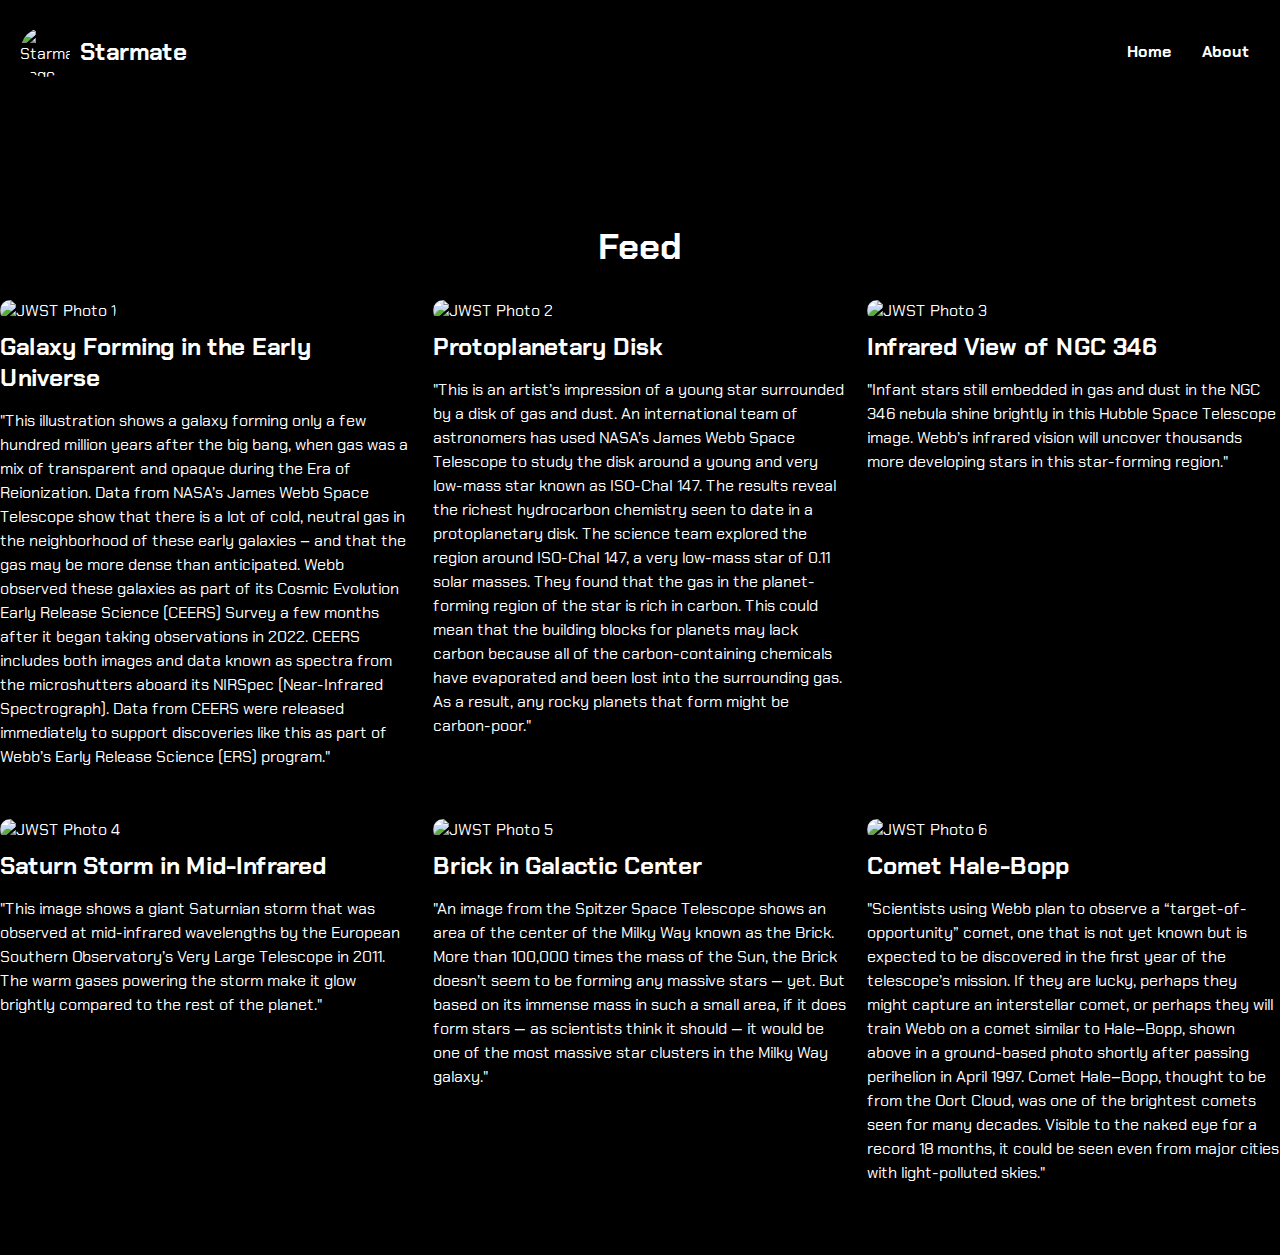
==== feed.html @ 088ce397 "for nasa images" ====
<!DOCTYPE html>
<html lang="en">

<head>
  <title>STARMATE - Feed</title>
  <link rel="icon" href="images/stars.jpg" type="image/png">

  <link rel="preconnect" href="https://fonts.googleapis.com">
  <link rel="preconnect" href="https://fonts.gstatic.com" crossorigin>
  <link
    href="https://fonts.googleapis.com/css2?family=Chakra+Petch:ital,wght@0,300;0,400;0,500;0,600;0,700&display=swap"
    rel="stylesheet">

  <style>
    body {
      margin: 0;
      font-family: 'Chakra Petch', sans-serif;
      background-color: #000;
      color: #fff;
      overflow-x: hidden;
    }

    header {
      background: rgba(0, 0, 0, 0);
      padding: 20px;
      position: free;
      width: 100%;
      z-index: 1000;
    }

    nav {
      display: flex;
      justify-content: flex-start;
      align-items: center;
    }

    .logo-container {
      display: flex;
      align-items: center;
      margin-right: 900px;
    }

    .logo-container img {
      width: 50px;
      height: 50px;
      border-radius: 50%;
      object-fit: cover;
    }

    nav h1 {
      font-size: 24px;
      margin-left: 10px;
    }

    nav ul {
      list-style: none;
      display: flex;
      gap: 30px;
      margin: 0;
    }

    nav a {
      color: #fff;
      text-decoration: none;
      font-weight: bold;
    }

    .container {
      text-align: center;
      margin-top: 120px;
    }

    .feed-title {
      font-size: 36px;
      margin-bottom: 30px;
    }

    .photo-grid {
      display: grid;
      grid-template-columns: repeat(3, 1fr);
      grid-gap: 20px;
      margin-bottom: 40px;
    }

    .photo-grid img {
      width: 100%;
      height: 200px;
      object-fit: cover;
      border-radius: 10px;
    }

    .photo-item {
      text-align: left;
    }

    .photo-info {
      margin-top: 10px;
    }

    .photo-title {
      font-size: 24px;
      margin: 10px 0;
    }

    .photo-desc {
      font-size: 16px;
      line-height: 1.5;
      margin-bottom: 30px;
    }


  </style>
</head>

<body>
  <header>
    <nav>
      <div class="logo-container">
          <img src="images/stars.jpg" alt="Starmate Logo">
          <h1>Starmate</h1>
      </div>
      <ul>
        <li><a href="intro.html">Home</a></li>
        <li><a href="about.html">About</a></li>
      </ul>
    </nav>
  </header>

  <section class="container">
    <h2 class="feed-title">Feed</h2>
    
    <div class="photo-grid">
      <div class="photo-item">
        <img src="images/blue.jpg" alt="JWST Photo 1">
        <div class="photo-info">
          <h3 class="photo-title">Galaxy Forming in the Early Universe</h3>
          <p class="photo-desc">"This illustration shows a galaxy forming only a few hundred million years after the big bang, when gas was a mix of transparent and opaque during the Era of Reionization. Data from NASA’s James Webb Space Telescope show that there is a lot of cold, neutral gas in the neighborhood of these early galaxies – and that the gas may be more dense than anticipated.

            Webb observed these galaxies as part of its Cosmic Evolution Early Release Science (CEERS) Survey a few months after it began taking observations in 2022. CEERS includes both images and data known as spectra from the microshutters aboard its NIRSpec (Near-Infrared Spectrograph). Data from CEERS were released immediately to support discoveries like this as part of Webb’s Early Release Science (ERS) program."</p>
        </div>
      </div>

    <div class="photo-item">
        <img src="images/orange.jpg" alt="JWST Photo 2">
        <div class="photo-info">
          <h3 class="photo-title">Protoplanetary Disk</h3>
          <p class="photo-desc">"This is an artist’s impression of a young star surrounded by a disk of gas and dust. An international team of astronomers has used NASA’s James Webb Space Telescope to study the disk around a young and very low-mass star known as ISO-ChaI 147. The results reveal the richest hydrocarbon chemistry seen to date in a protoplanetary disk.

            The science team explored the region around ISO-ChaI 147, a very low-mass star of 0.11 solar masses. They found that the gas in the planet-forming region of the star is rich in carbon. This could mean that the building blocks for planets may lack carbon because all of the carbon-containing chemicals have evaporated and been lost into the surrounding gas. As a result, any rocky planets that form might be carbon-poor."</p>
        </div>
      </div>

    <div class="photo-item">
        <img src="images/purple.jpg" alt="JWST Photo 3">
        <div class="photo-info">
          <h3 class="photo-title">Infrared View of NGC 346</h3>
          <p class="photo-desc">"Infant stars still embedded in gas and dust in the NGC 346 nebula shine brightly in this Hubble Space Telescope image. Webb’s infrared vision will uncover thousands more developing stars in this star-forming region."</p>
        </div>
      </div>


    <div class="photo-item">
        <img src="images/red.jpg" alt="JWST Photo 4">
        <div class="photo-info">
          <h3 class="photo-title">Saturn Storm in Mid-Infrared</h3>
          <p class="photo-desc">"This image shows a giant Saturnian storm that was observed at mid-infrared wavelengths by the European Southern Observatory’s Very Large Telescope in 2011. The warm gases powering the storm make it glow brightly compared to the rest of the planet."</p>
        </div>
      </div>

    <div class="photo-item">
        <img src="images/pink.jpg" alt="JWST Photo 5">
        <div class="photo-info">
          <h3 class="photo-title">Brick in Galactic Center</h3>
          <p class="photo-desc">"An image from the Spitzer Space Telescope shows an area of the center of the Milky Way known as the Brick. More than 100,000 times the mass of the Sun, the Brick doesn’t seem to be forming any massive stars — yet. But based on its immense mass in such a small area, if it does form stars — as scientists think it should — it would be one of the most massive star clusters in the Milky Way galaxy."</p>
        </div>
      </div>

    <div class="photo-item">
        <img src="images/white.jpg" alt="JWST Photo 6">
        <div class="photo-info">
          <h3 class="photo-title">Comet Hale-Bopp</h3>
          <p class="photo-desc">"Scientists using Webb plan to observe a “target-of-opportunity” comet, one that is not yet known but is expected to be discovered in the first year of the telescope’s mission. If they are lucky, perhaps they might capture an interstellar comet, or perhaps they will train Webb on a comet similar to Hale–Bopp, shown above in a ground-based photo shortly after passing perihelion in April 1997. Comet Hale–Bopp, thought to be from the Oort Cloud, was one of the brightest comets seen for many decades. Visible to the naked eye for a record 18 months, it could be seen even from major cities with light-polluted skies."</p>
        </div>
      </div>
    </div>
  </section>
</body>

</html>
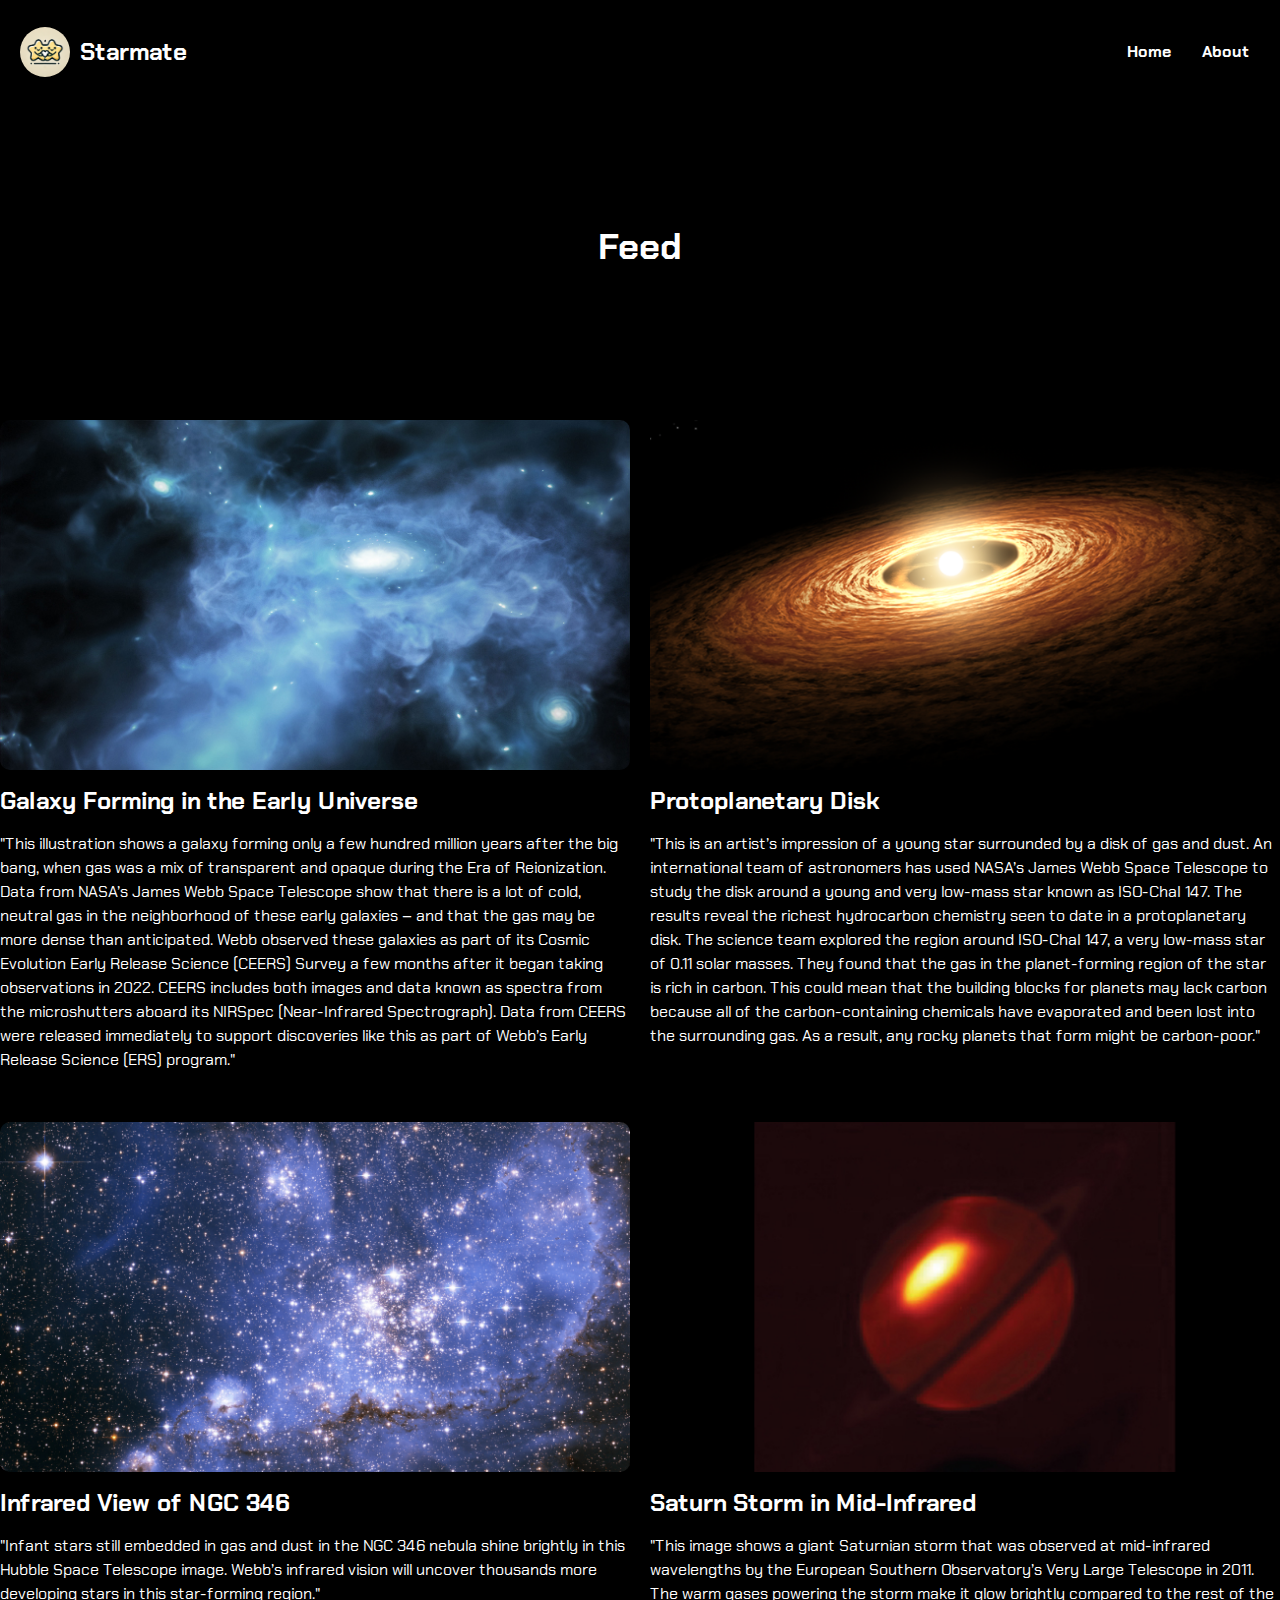
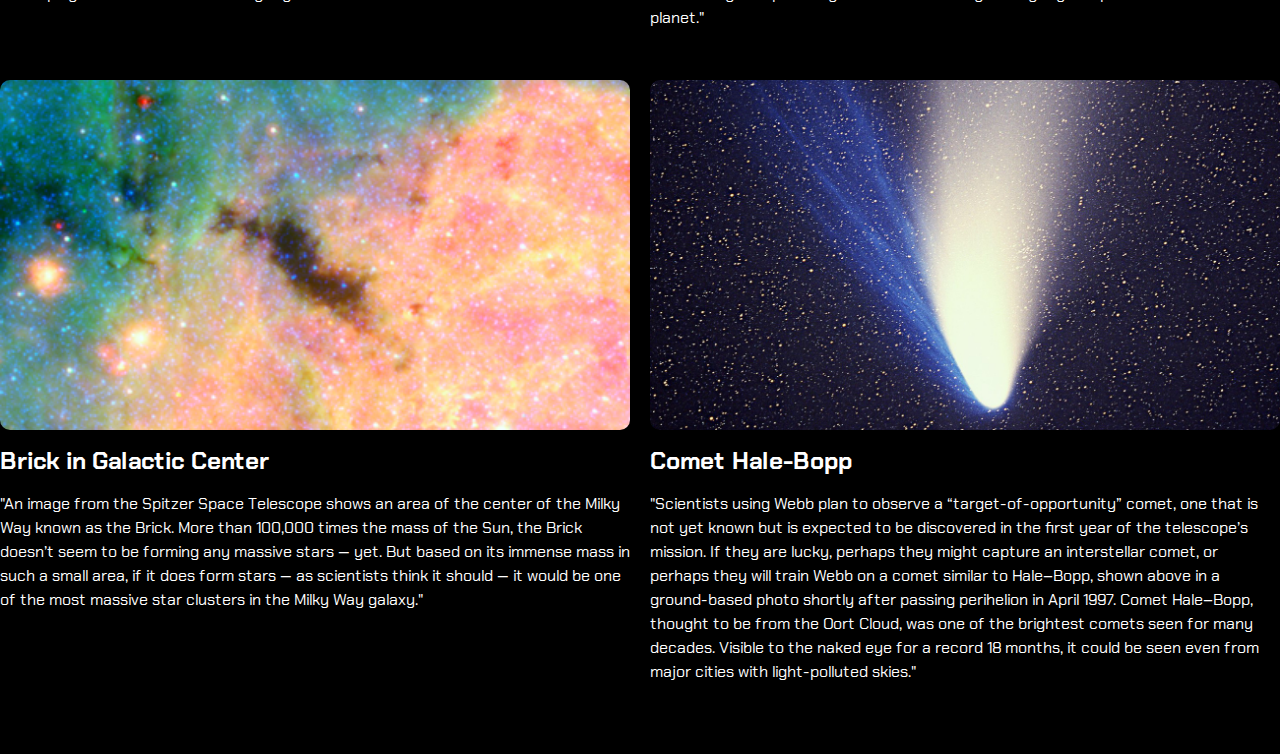
==== commit 318b87e4: "Add files via upload" ====
--- a/feed.html
+++ b/feed.html
@@ -71,22 +71,26 @@
     }
 
     .feed-title {
+      margin-top: 170px;
+      text-align: center;
+      display: fixed;
       font-size: 36px;
-      margin-bottom: 30px;
+      margin-bottom: 150px;
+      margin-top: 1px;
     }
 
     .photo-grid {
       display: grid;
-      grid-template-columns: repeat(3, 1fr);
+      grid-template-columns: repeat(2, 1fr);
       grid-gap: 20px;
       margin-bottom: 40px;
     }
 
     .photo-grid img {
+      border-radius: 10px;
       width: 100%;
-      height: 200px;
+      height: 350px;
       object-fit: cover;
-      border-radius: 10px;
     }
 
     .photo-item {
@@ -122,6 +126,7 @@
       <ul>
         <li><a href="intro.html">Home</a></li>
         <li><a href="about.html">About</a></li>
+        <li><a href="feed.html">Feed</a></li>
       </ul>
     </nav>
   </header>
@@ -187,3 +192,4 @@
 </body>
 
 </html>
+
